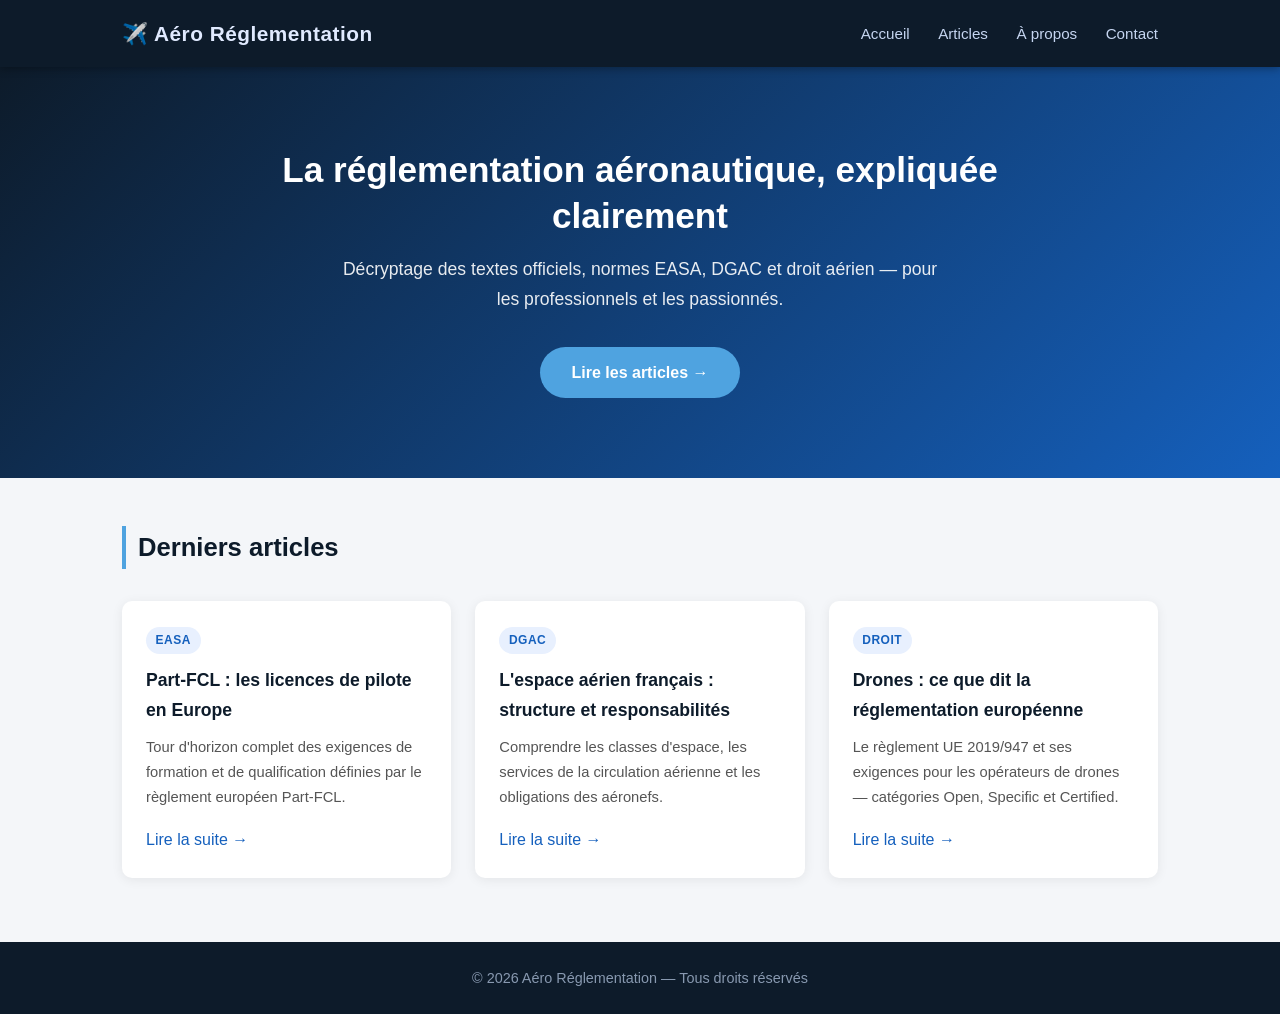
==== index.html @ df0abfd8 "fix: move blog to root for GitHub Pages" ====
<!DOCTYPE html>
<html lang="fr">
<head>
  <meta charset="UTF-8" />
  <meta name="viewport" content="width=device-width, initial-scale=1.0" />
  <title>Aéro Réglementation — Le blog de référence</title>
  <link rel="stylesheet" href="style.css" />
</head>
<body>

  <!-- EN-TÊTE -->
  <header>
    <div class="header-inner">
      <div class="logo">✈️ Aéro Réglementation</div>
      <nav>
        <a href="index.html">Accueil</a>
        <a href="articles.html">Articles</a>
        <a href="apropos.html">À propos</a>
        <a href="contact.html">Contact</a>
      </nav>
    </div>
  </header>

  <!-- HÉROS -->
  <section class="hero">
    <h1>La réglementation aéronautique, expliquée clairement</h1>
    <p>Décryptage des textes officiels, normes EASA, DGAC et droit aérien — pour les professionnels et les passionnés.</p>
    <a href="articles.html" class="btn">Lire les articles →</a>
  </section>

  <!-- ARTICLES EN VEDETTE -->
  <main class="container">
    <h2 class="section-title">Derniers articles</h2>
    <div class="cards">

      <article class="card">
        <div class="card-tag">EASA</div>
        <h3>Part-FCL : les licences de pilote en Europe</h3>
        <p>Tour d'horizon complet des exigences de formation et de qualification définies par le règlement européen Part-FCL.</p>
        <a href="articles.html">Lire la suite →</a>
      </article>

      <article class="card">
        <div class="card-tag">DGAC</div>
        <h3>L'espace aérien français : structure et responsabilités</h3>
        <p>Comprendre les classes d'espace, les services de la circulation aérienne et les obligations des aéronefs.</p>
        <a href="articles.html">Lire la suite →</a>
      </article>

      <article class="card">
        <div class="card-tag">Droit</div>
        <h3>Drones : ce que dit la réglementation européenne</h3>
        <p>Le règlement UE 2019/947 et ses exigences pour les opérateurs de drones — catégories Open, Specific et Certified.</p>
        <a href="articles.html">Lire la suite →</a>
      </article>

    </div>
  </main>

  <!-- PIED DE PAGE -->
  <footer>
    <p>© 2026 Aéro Réglementation — Tous droits réservés</p>
  </footer>

</body>
</html>
---- style.css ----
/* =============================================
   RESET & BASE
   ============================================= */
*, *::before, *::after {
  box-sizing: border-box;
  margin: 0;
  padding: 0;
}

body {
  font-family: 'Segoe UI', Arial, sans-serif;
  background: #f4f6f9;
  color: #1a1a2e;
  line-height: 1.7;
}

a {
  color: #1560bd;
  text-decoration: none;
}

a:hover {
  text-decoration: underline;
}

/* =============================================
   HEADER
   ============================================= */
header {
  background: #0d1b2a;
  color: white;
  position: sticky;
  top: 0;
  z-index: 100;
  box-shadow: 0 2px 8px rgba(0,0,0,0.3);
}

.header-inner {
  max-width: 1100px;
  margin: 0 auto;
  padding: 1rem 2rem;
  display: flex;
  align-items: center;
  justify-content: space-between;
}

.logo {
  font-size: 1.3rem;
  font-weight: 700;
  letter-spacing: 0.5px;
  color: #e0eaff;
}

nav a {
  color: #c5d5f0;
  margin-left: 1.5rem;
  font-size: 0.95rem;
  transition: color 0.2s;
}

nav a:hover,
nav a.active {
  color: #ffffff;
  text-decoration: none;
  border-bottom: 2px solid #4fa3e0;
  padding-bottom: 2px;
}

/* =============================================
   HERO (page d'accueil)
   ============================================= */
.hero {
  background: linear-gradient(135deg, #0d1b2a 0%, #1560bd 100%);
  color: white;
  text-align: center;
  padding: 5rem 2rem;
}

.hero h1 {
  font-size: 2.2rem;
  max-width: 750px;
  margin: 0 auto 1rem;
  line-height: 1.3;
}

.hero p {
  font-size: 1.1rem;
  max-width: 600px;
  margin: 0 auto 2rem;
  opacity: 0.9;
}

/* HERO secondaire (autres pages) */
.page-hero {
  background: #0d1b2a;
  color: white;
  text-align: center;
  padding: 3rem 2rem;
}

.page-hero h1 {
  font-size: 2rem;
  margin-bottom: 0.5rem;
}

.page-hero p {
  opacity: 0.8;
}

/* =============================================
   BOUTON
   ============================================= */
.btn {
  display: inline-block;
  background: #4fa3e0;
  color: white;
  padding: 0.75rem 2rem;
  border-radius: 50px;
  font-weight: 600;
  font-size: 1rem;
  transition: background 0.2s, transform 0.1s;
  border: none;
  cursor: pointer;
}

.btn:hover {
  background: #1560bd;
  text-decoration: none;
  transform: translateY(-1px);
}

/* =============================================
   CONTENU PRINCIPAL
   ============================================= */
.container {
  max-width: 1100px;
  margin: 3rem auto;
  padding: 0 2rem;
}

.section-title {
  font-size: 1.6rem;
  margin-bottom: 2rem;
  color: #0d1b2a;
  border-left: 4px solid #4fa3e0;
  padding-left: 0.75rem;
}

/* =============================================
   CARTES D'ARTICLES
   ============================================= */
.cards {
  display: grid;
  grid-template-columns: repeat(auto-fill, minmax(300px, 1fr));
  gap: 1.5rem;
}

.card {
  background: white;
  border-radius: 10px;
  padding: 1.5rem;
  box-shadow: 0 2px 12px rgba(0,0,0,0.07);
  transition: transform 0.2s, box-shadow 0.2s;
}

.card:hover {
  transform: translateY(-4px);
  box-shadow: 0 8px 24px rgba(0,0,0,0.12);
}

.card-tag {
  display: inline-block;
  background: #e8f0fe;
  color: #1560bd;
  font-size: 0.75rem;
  font-weight: 700;
  padding: 0.2rem 0.6rem;
  border-radius: 20px;
  margin-bottom: 0.75rem;
  text-transform: uppercase;
  letter-spacing: 0.5px;
}

.card h3 {
  font-size: 1.1rem;
  margin-bottom: 0.6rem;
  color: #0d1b2a;
}

.card p {
  font-size: 0.92rem;
  color: #555;
  margin-bottom: 1rem;
}

/* =============================================
   PAGE À PROPOS
   ============================================= */
.about p {
  margin-bottom: 1rem;
  font-size: 1.05rem;
  max-width: 750px;
}

/* =============================================
   FORMULAIRE DE CONTACT
   ============================================= */
.contact-form {
  max-width: 600px;
  display: flex;
  flex-direction: column;
  gap: 1rem;
}

.contact-form label {
  font-weight: 600;
  font-size: 0.95rem;
}

.contact-form input,
.contact-form textarea {
  width: 100%;
  padding: 0.75rem 1rem;
  border: 1.5px solid #cdd5e0;
  border-radius: 8px;
  font-size: 1rem;
  font-family: inherit;
  transition: border-color 0.2s;
}

.contact-form input:focus,
.contact-form textarea:focus {
  outline: none;
  border-color: #4fa3e0;
}

/* =============================================
   FOOTER
   ============================================= */
footer {
  background: #0d1b2a;
  color: #8899b0;
  text-align: center;
  padding: 1.5rem;
  margin-top: 4rem;
  font-size: 0.9rem;
}
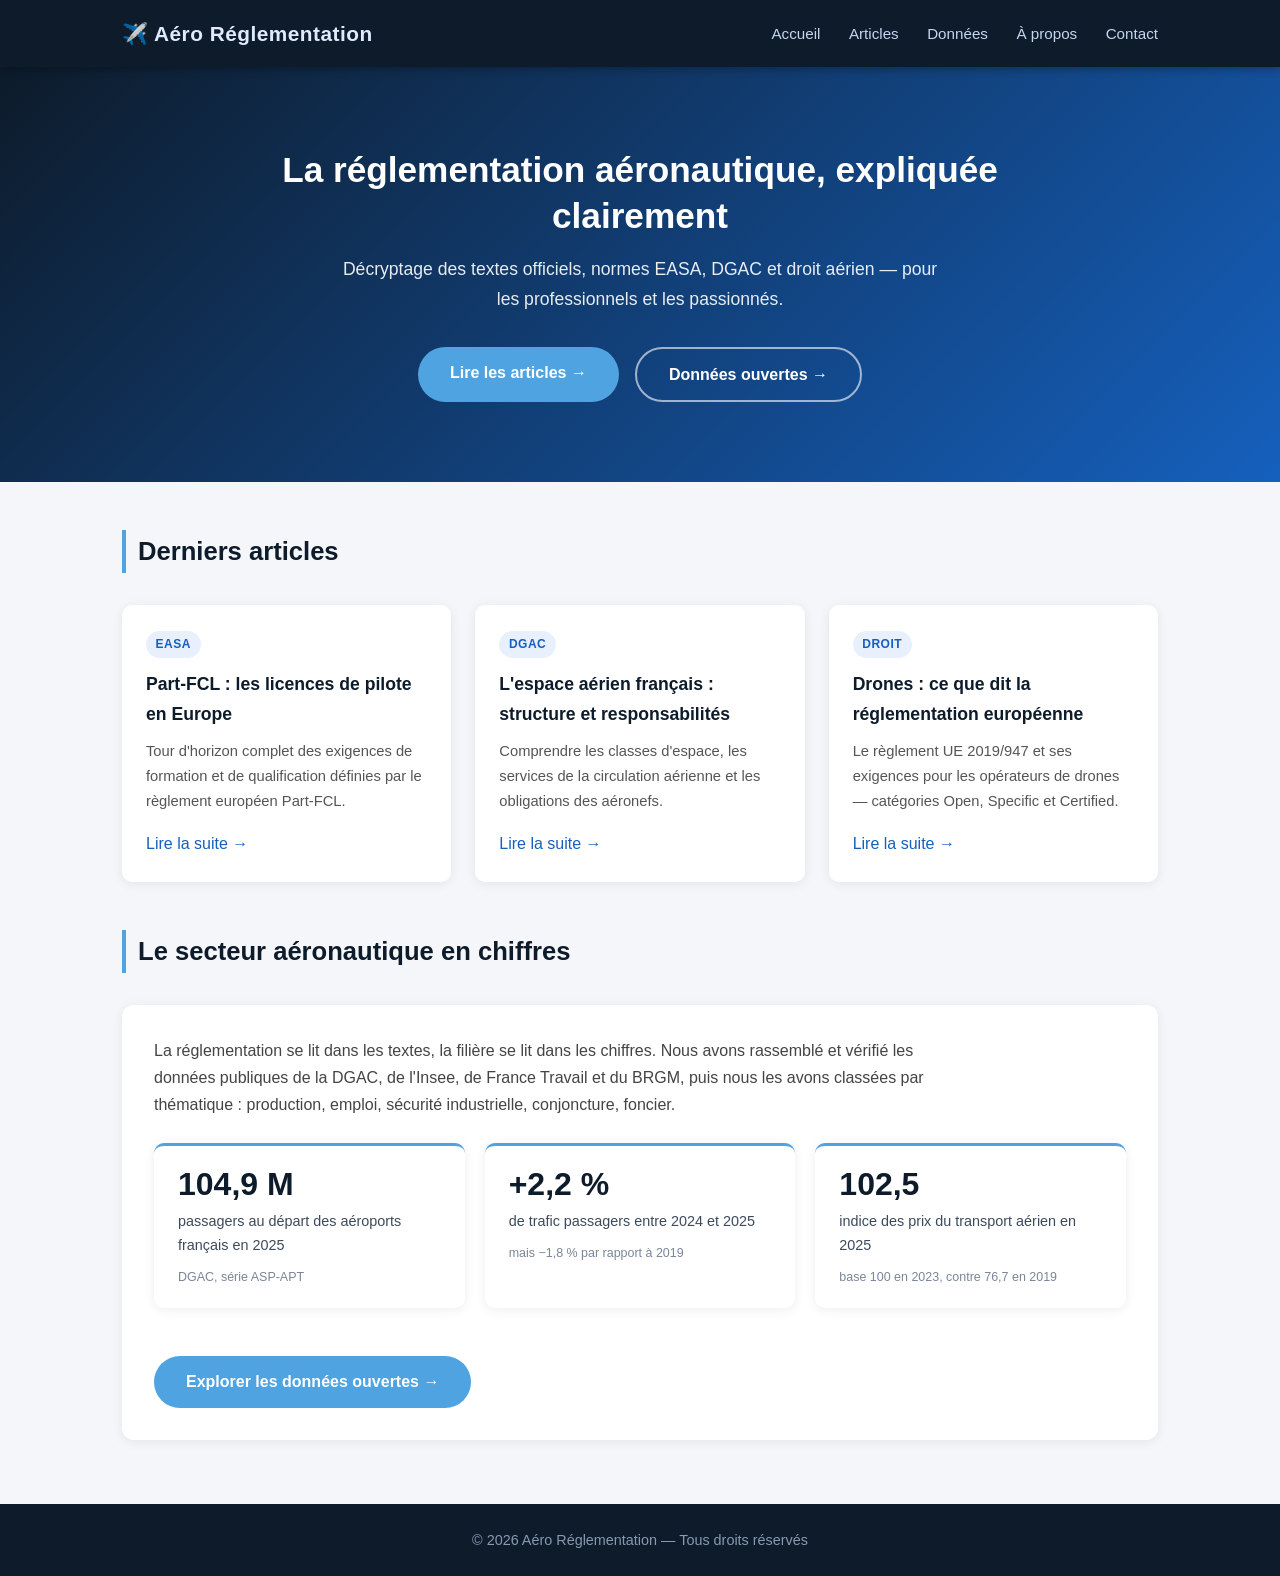
==== commit 9eceebe2: "Blog Aero Reglementation : onglet Donnees ouvertes, chiffres cles et navigation mise a jour" ====
--- a/index.html
+++ b/index.html
@@ -15,6 +15,7 @@
       <nav>
         <a href="index.html">Accueil</a>
         <a href="articles.html">Articles</a>
+        <a href="donnees.html">Données</a>
         <a href="apropos.html">À propos</a>
         <a href="contact.html">Contact</a>
       </nav>
@@ -25,7 +26,10 @@
   <section class="hero">
     <h1>La réglementation aéronautique, expliquée clairement</h1>
     <p>Décryptage des textes officiels, normes EASA, DGAC et droit aérien — pour les professionnels et les passionnés.</p>
-    <a href="articles.html" class="btn">Lire les articles →</a>
+    <div class="hero-actions">
+      <a href="articles.html" class="btn">Lire les articles →</a>
+      <a href="donnees.html" class="btn btn-outline">Données ouvertes →</a>
+    </div>
   </section>
 
   <!-- ARTICLES EN VEDETTE -->
@@ -57,6 +61,34 @@
     </div>
   </main>
 
+  <!-- BLOC DONNÉES OUVERTES -->
+  <section class="container">
+    <h2 class="section-title">Le secteur aéronautique en chiffres</h2>
+    <div class="data-teaser">
+      <p>La réglementation se lit dans les textes, la filière se lit dans les chiffres. Nous avons rassemblé et vérifié les données publiques de la DGAC, de l'Insee, de France Travail et du BRGM, puis nous les avons classées par thématique : production, emploi, sécurité industrielle, conjoncture, foncier.</p>
+
+      <div class="stats">
+        <div class="stat">
+          <div class="stat-value">104,9 M</div>
+          <div class="stat-label">passagers au départ des aéroports français en 2025</div>
+          <div class="stat-note">DGAC, série ASP-APT</div>
+        </div>
+        <div class="stat">
+          <div class="stat-value">+2,2 %</div>
+          <div class="stat-label">de trafic passagers entre 2024 et 2025</div>
+          <div class="stat-note">mais −1,8 % par rapport à 2019</div>
+        </div>
+        <div class="stat">
+          <div class="stat-value">102,5</div>
+          <div class="stat-label">indice des prix du transport aérien en 2025</div>
+          <div class="stat-note">base 100 en 2023, contre 76,7 en 2019</div>
+        </div>
+      </div>
+
+      <a href="donnees.html" class="btn">Explorer les données ouvertes →</a>
+    </div>
+  </section>
+
   <!-- PIED DE PAGE -->
   <footer>
     <p>© 2026 Aéro Réglementation — Tous droits réservés</p>
--- a/style.css
+++ b/style.css
@@ -1,4 +1,4 @@
-/* =============================================
+﻿/* =============================================
    RESET & BASE
    ============================================= */
 *, *::before, *::after {
@@ -235,6 +235,24 @@
 }
 
 /* =============================================
+   FORMULAIRE — ÉTATS
+   ============================================= */
+.contact-form .botcheck {
+  display: none;
+}
+
+.form-success {
+  max-width: 600px;
+  background: #e8f0fe;
+  color: #1560bd;
+  border-left: 4px solid #4fa3e0;
+  border-radius: 8px;
+  padding: 1rem 1.25rem;
+  margin-bottom: 1.5rem;
+  font-weight: 600;
+}
+
+/* =============================================
    FOOTER
    ============================================= */
 footer {
@@ -244,4 +262,250 @@
   padding: 1.5rem;
   margin-top: 4rem;
   font-size: 0.9rem;
-}+}
+
+/* =============================================
+   PAGE DONNÉES OUVERTES
+   ============================================= */
+.data-intro {
+  max-width: 820px;
+  margin-bottom: 2rem;
+}
+
+.data-intro p {
+  margin-bottom: 1rem;
+  font-size: 1.05rem;
+}
+
+.theme-block {
+  margin-bottom: 3rem;
+}
+
+.theme-block h2 {
+  font-size: 1.35rem;
+  color: #0d1b2a;
+  border-left: 4px solid #4fa3e0;
+  padding-left: 0.75rem;
+  margin-bottom: 0.75rem;
+}
+
+.theme-block > p {
+  max-width: 820px;
+  color: #444;
+  margin-bottom: 1.25rem;
+}
+
+.data-table {
+  width: 100%;
+  border-collapse: collapse;
+  background: white;
+  border-radius: 10px;
+  overflow: hidden;
+  box-shadow: 0 2px 12px rgba(0,0,0,0.07);
+  font-size: 0.92rem;
+}
+
+.data-table thead {
+  background: #0d1b2a;
+  color: #e0eaff;
+}
+
+.data-table th,
+.data-table td {
+  padding: 0.85rem 1rem;
+  text-align: left;
+  vertical-align: top;
+}
+
+.data-table th {
+  font-size: 0.8rem;
+  text-transform: uppercase;
+  letter-spacing: 0.5px;
+  font-weight: 600;
+}
+
+.data-table tbody tr {
+  border-top: 1px solid #e6ebf2;
+}
+
+.data-table tbody tr:nth-child(even) {
+  background: #fafcfe;
+}
+
+.data-table td:first-child {
+  font-weight: 600;
+  color: #0d1b2a;
+  min-width: 190px;
+}
+
+.data-table .producer {
+  display: block;
+  font-weight: 400;
+  font-size: 0.82rem;
+  color: #7a8699;
+  margin-top: 0.15rem;
+}
+
+/* Encadré */
+.callout {
+  background: #eef5fd;
+  border-left: 4px solid #4fa3e0;
+  border-radius: 8px;
+  padding: 1.25rem 1.5rem;
+  margin: 2rem 0;
+}
+
+.callout h3 {
+  font-size: 1.05rem;
+  color: #0d1b2a;
+  margin-bottom: 0.5rem;
+}
+
+.callout p {
+  font-size: 0.95rem;
+  color: #3d4a5c;
+  margin-bottom: 0.5rem;
+}
+
+.callout p:last-child {
+  margin-bottom: 0;
+}
+
+.callout.alert {
+  background: #fdf3e7;
+  border-left-color: #e0912f;
+}
+
+/* Badges de statut */
+.badge {
+  display: inline-block;
+  font-size: 0.72rem;
+  font-weight: 700;
+  padding: 0.15rem 0.5rem;
+  border-radius: 20px;
+  text-transform: uppercase;
+  letter-spacing: 0.4px;
+  white-space: nowrap;
+}
+
+.badge-ok {
+  background: #e3f6ec;
+  color: #1c7a4a;
+}
+
+.badge-warn {
+  background: #fdf0dc;
+  color: #a86a12;
+}
+
+.badge-none {
+  background: #f2e9f9;
+  color: #6b3fa0;
+}
+
+.source-note {
+  font-size: 0.85rem;
+  color: #7a8699;
+  margin-top: 2.5rem;
+  border-top: 1px solid #dde4ee;
+  padding-top: 1rem;
+}
+
+/* =============================================
+   RESPONSIVE — TABLEAUX DE DONNÉES
+   ============================================= */
+@media (max-width: 720px) {
+  .data-table {
+    display: block;
+    overflow-x: auto;
+    white-space: normal;
+  }
+
+  .data-table td:first-child {
+    min-width: 150px;
+  }
+
+  .theme-block h2 {
+    font-size: 1.2rem;
+  }
+}
+
+/* =============================================
+   CHIFFRES CLÉS
+   ============================================= */
+.stats {
+  display: grid;
+  grid-template-columns: repeat(auto-fit, minmax(220px, 1fr));
+  gap: 1.25rem;
+  margin: 1.5rem 0 2.5rem;
+}
+
+.stat {
+  background: white;
+  border-radius: 10px;
+  border-top: 3px solid #4fa3e0;
+  padding: 1.35rem 1.5rem;
+  box-shadow: 0 2px 12px rgba(0,0,0,0.07);
+}
+
+.stat-value {
+  font-size: 2rem;
+  font-weight: 700;
+  color: #0d1b2a;
+  line-height: 1.1;
+}
+
+.stat-label {
+  font-size: 0.9rem;
+  color: #3d4a5c;
+  margin-top: 0.4rem;
+}
+
+.stat-note {
+  font-size: 0.78rem;
+  color: #7a8699;
+  margin-top: 0.65rem;
+  line-height: 1.5;
+}
+
+/* =============================================
+   HÉROS — ACTIONS MULTIPLES
+   ============================================= */
+.hero-actions {
+  display: flex;
+  gap: 1rem;
+  justify-content: center;
+  flex-wrap: wrap;
+}
+
+.btn-outline {
+  background: transparent;
+  border: 2px solid rgba(255,255,255,0.6);
+  color: #ffffff;
+}
+
+.btn-outline:hover {
+  background: rgba(255,255,255,0.12);
+  color: #ffffff;
+}
+
+/* =============================================
+   BLOC OPEN DATA (ACCUEIL)
+   ============================================= */
+.data-teaser {
+  background: white;
+  border-radius: 12px;
+  padding: 2rem;
+  box-shadow: 0 2px 12px rgba(0,0,0,0.07);
+  margin-top: 1rem;
+}
+
+.data-teaser > p {
+  max-width: 780px;
+  color: #444;
+  margin-bottom: 1.5rem;
+}
+
+.data-teaser .btn {
+  margin-top: 0.5rem;
+}
